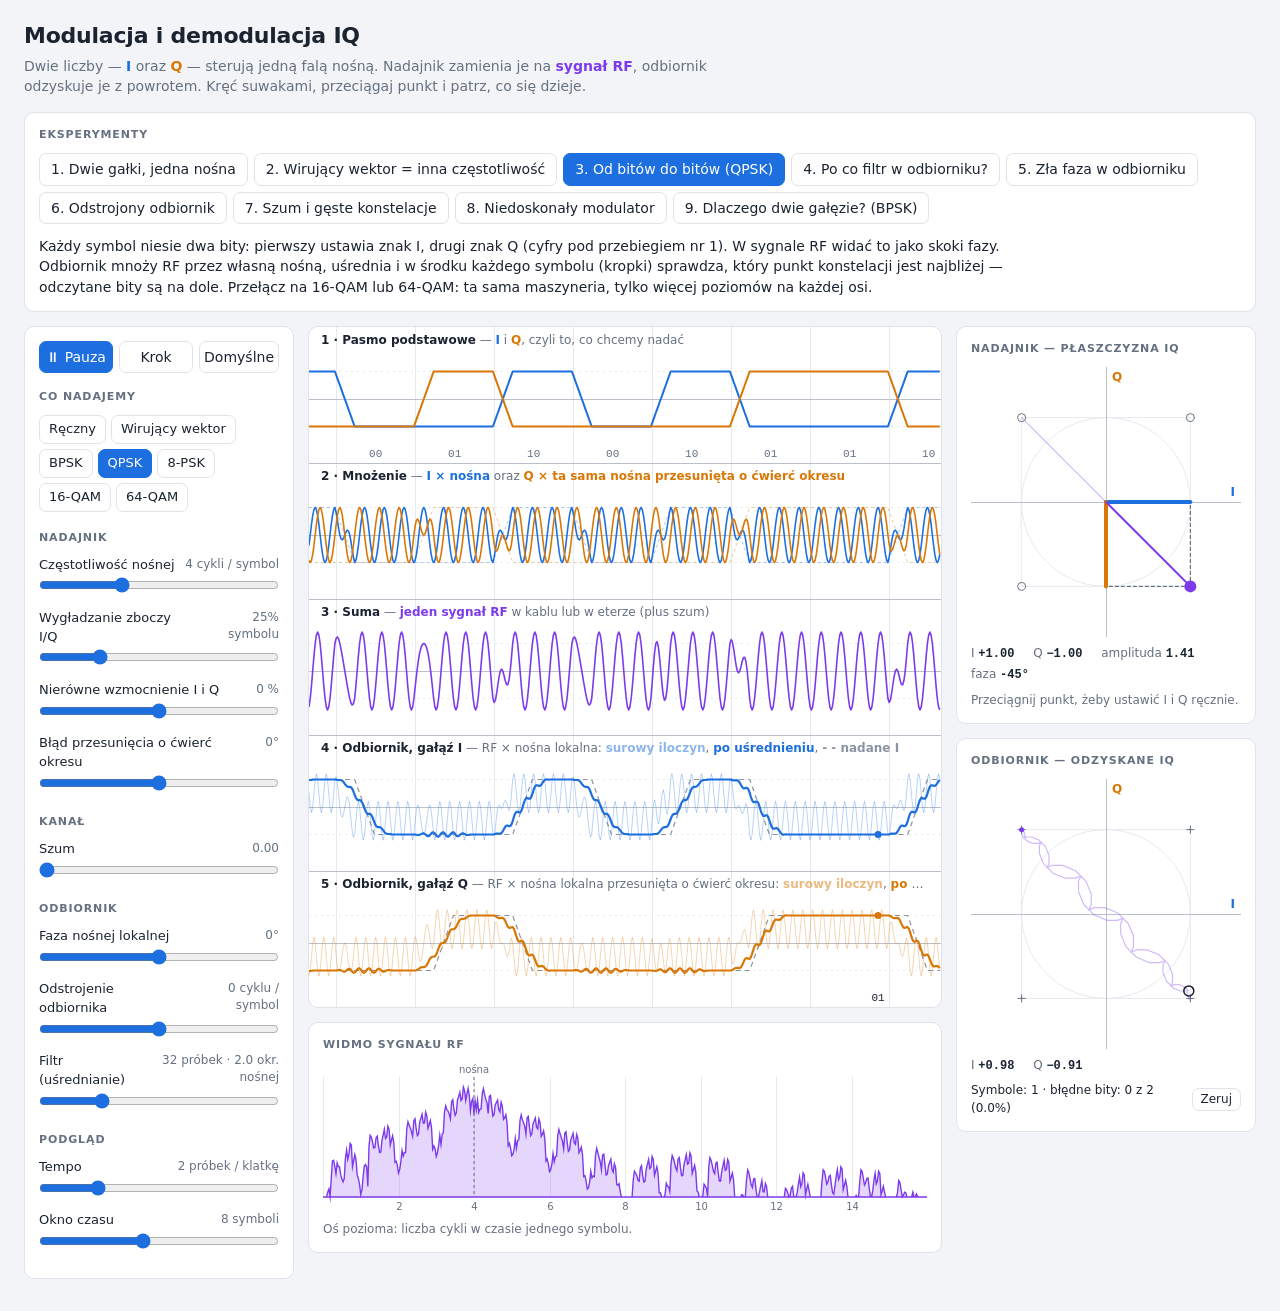
==== index.html @ 303fa149 "init" ====
<!doctype html>
<html lang="pl">
<head>
  <meta charset="utf-8">
  <meta name="viewport" content="width=device-width, initial-scale=1">
  <title>Modulacja i demodulacja IQ — demo</title>
  <link rel="stylesheet" href="style.css">
</head>
<body>
  <header class="top">
    <h1>Modulacja i demodulacja IQ</h1>
    <p class="lead">
      Dwie liczby — <span class="ci">I</span> oraz <span class="cq">Q</span> — sterują jedną falą nośną.
      Nadajnik zamienia je na <span class="crf">sygnał RF</span>, odbiornik odzyskuje je z powrotem.
      Kręć suwakami, przeciągaj punkt i patrz, co się dzieje.
    </p>
  </header>

  <section class="experiments card">
    <h2>Eksperymenty</h2>
    <div id="expButtons" class="chips"></div>
    <p id="expText" class="exp-text"></p>
  </section>

  <main class="bench">
    <aside class="controls card">
      <div class="transport">
        <button id="btnPlay" class="primary" title="Spacja">⏸ Pauza</button>
        <button id="btnStep" title="Przesuń czas o kilka próbek">Krok</button>
        <button id="btnDefaults">Domyślne</button>
      </div>
      <h3>Co nadajemy</h3>
      <div id="modeButtons" class="modes"></div>
      <div id="sliders"></div>
    </aside>

    <div class="center">
    <section class="scope card" id="scopeBox">
      <canvas id="scope"></canvas>
      <div class="lane-label" style="--lane:0"><b>1 · Pasmo podstawowe</b> — <span class="ci">I</span> i <span class="cq">Q</span>, czyli to, co chcemy nadać</div>
      <div class="lane-label" style="--lane:1"><b>2 · Mnożenie</b> — <span class="ci">I × nośna</span> oraz <span class="cq">Q × ta sama nośna przesunięta o ćwierć okresu</span></div>
      <div class="lane-label" style="--lane:2"><b>3 · Suma</b> — <span class="crf">jeden sygnał RF</span> w kablu lub w eterze (plus szum)</div>
      <div class="lane-label" style="--lane:3"><b>4 · Odbiornik, gałąź I</b> — RF × nośna lokalna: <span class="ci faint">surowy iloczyn</span>, <span class="ci">po uśrednieniu</span>, <span class="cref">- - nadane I</span></div>
      <div class="lane-label" style="--lane:4"><b>5 · Odbiornik, gałąź Q</b> — RF × nośna lokalna przesunięta o ćwierć okresu: <span class="cq faint">surowy iloczyn</span>, <span class="cq">po uśrednieniu</span>, <span class="cref">- - nadane Q</span></div>
    </section>
      <div class="card spec-card">
        <h3>Widmo sygnału RF</h3>
        <canvas id="spectrum" class="spectrum"></canvas>
        <p class="hint">Oś pozioma: liczba cykli w czasie jednego symbolu.</p>
      </div>
    </div>

    <aside class="planes">
      <div class="card">
        <h3>Nadajnik — płaszczyzna IQ</h3>
        <canvas id="txPlane" class="plane drag"></canvas>
        <div class="readout">
          <span>I <b id="txI"></b></span><span>Q <b id="txQ"></b></span>
          <span>amplituda <b id="txA"></b></span><span>faza <b id="txP"></b></span>
        </div>
        <p class="hint">Przeciągnij punkt, żeby ustawić I i Q ręcznie.</p>
      </div>
      <div class="card">
        <h3>Odbiornik — odzyskane IQ</h3>
        <canvas id="rxPlane" class="plane"></canvas>
        <div class="readout">
          <span>I <b id="rxI"></b></span><span>Q <b id="rxQ"></b></span>
        </div>
        <div class="stats">
          <span id="stats"></span>
          <button id="btnResetStats" class="small">Zeruj</button>
        </div>
      </div>
    </aside>
  </main>

  <script src="app.js"></script>
</body>
</html>
---- style.css ----
:root {
  --page: #f3f4f7;
  --panel: #ffffff;
  --line: #dfe3e9;
  --grid: #e6e9ee;
  --axis: #b9c0ca;
  --text: #1b2330;
  --muted: #657080;
  --ci: #1d6fe0;
  --cq: #d97706;
  --rf: #7c3aed;
  --err: #dc2626;
  --ok: #15803d;
  --ref: #8b93a1;
}

@media (prefers-color-scheme: dark) {
  :root {
    --page: #0e1116;
    --panel: #161a21;
    --line: #262d38;
    --grid: #222933;
    --axis: #3b4553;
    --text: #e6e9ee;
    --muted: #93a0b1;
    --ci: #5aa5ff;
    --cq: #ffab40;
    --rf: #b794ff;
    --err: #ff6b6b;
    --ok: #4ade80;
    --ref: #6f7a8a;
  }
}

* { box-sizing: border-box; }
[hidden] { display: none !important; }

body {
  margin: 0;
  padding: 20px 24px 32px;
  background: var(--page);
  color: var(--text);
  font: 14px/1.45 system-ui, "Segoe UI", sans-serif;
}

h1 { margin: 0 0 4px; font-size: 22px; font-weight: 650; letter-spacing: -0.01em; }
h2, h3 {
  margin: 0 0 10px;
  font-size: 11px;
  font-weight: 600;
  letter-spacing: 0.08em;
  text-transform: uppercase;
  color: var(--muted);
}
.lead { margin: 0 0 16px; max-width: 78ch; color: var(--muted); }

.ci { color: var(--ci); font-weight: 600; }
.cq { color: var(--cq); font-weight: 600; }
.crf { color: var(--rf); font-weight: 600; }
.cref { color: var(--ref); font-weight: 600; }
.faint { opacity: 0.5; }

.card {
  background: var(--panel);
  border: 1px solid var(--line);
  border-radius: 10px;
  padding: 14px;
}

/* eksperymenty */
.experiments { margin-bottom: 14px; }
.chips { display: flex; flex-wrap: wrap; gap: 6px; }
.exp-text { margin: 12px 0 0; max-width: 110ch; min-height: 3em; }

button {
  font: inherit;
  color: var(--text);
  background: transparent;
  border: 1px solid var(--line);
  border-radius: 7px;
  padding: 5px 11px;
  cursor: pointer;
}
button:hover { border-color: var(--axis); }
button.active, button.primary {
  background: var(--ci);
  border-color: var(--ci);
  color: #fff;
}
button.small { padding: 2px 8px; font-size: 12px; }
button:focus-visible, input:focus-visible { outline: 2px solid var(--ci); outline-offset: 2px; }

/* stanowisko */
.bench {
  display: grid;
  grid-template-columns: 270px minmax(0, 1fr) 300px;
  gap: 14px;
  align-items: start;
}

.transport { display: flex; gap: 6px; margin-bottom: 16px; }
.transport button { flex: 1; padding-inline: 4px; }
.modes { display: flex; flex-wrap: wrap; gap: 5px; margin-bottom: 14px; }
.modes button { padding: 4px 9px; font-size: 13px; }

#sliders h3 { margin-top: 18px; }
.row { margin-bottom: 10px; }
.row label { display: flex; justify-content: space-between; gap: 8px; font-size: 13px; }
.row output { color: var(--muted); font-variant-numeric: tabular-nums; text-align: right; font-size: 12px; }
.row input { width: 100%; margin: 3px 0 0; accent-color: var(--ci); }

/* oscyloskop */
.scope { position: relative; padding: 0; overflow: hidden; }
.scope canvas { display: block; width: 100%; height: 680px; }
.lane-label {
  position: absolute;
  left: 12px;
  right: 12px;
  top: calc(var(--lane) * 20% + 5px);
  font-size: 12px;
  color: var(--muted);
  white-space: nowrap;
  overflow: hidden;
  text-overflow: ellipsis;
  pointer-events: none;
}
.lane-label b { color: var(--text); font-weight: 600; }

/* płaszczyzny */
.planes { display: grid; gap: 14px; }
.plane { display: block; width: 100%; aspect-ratio: 1; }
.plane.drag { cursor: grab; touch-action: none; }
.plane.drag:active { cursor: grabbing; }
.spectrum { display: block; width: 100%; height: 150px; }
.center { display: grid; gap: 14px; min-width: 0; }

.readout {
  display: flex;
  flex-wrap: wrap;
  gap: 4px 14px;
  margin-top: 8px;
  font-size: 12px;
  color: var(--muted);
}
.readout b {
  display: inline-block;
  min-width: 3.4em;
  color: var(--text);
  font: 600 12px ui-monospace, Consolas, monospace;
}
.stats {
  display: flex;
  justify-content: space-between;
  align-items: center;
  gap: 8px;
  margin-top: 8px;
  font-size: 12px;
  font-variant-numeric: tabular-nums;
}
.hint { margin: 8px 0 0; font-size: 12px; color: var(--muted); }

@media (max-width: 1150px) {
  .bench { grid-template-columns: minmax(0, 1fr); }
  #sliders { columns: 2 240px; column-gap: 24px; }
  #sliders h3 { margin-top: 0; }
  .row { break-inside: avoid; }
  .planes { grid-template-columns: repeat(auto-fit, minmax(240px, 1fr)); }
}
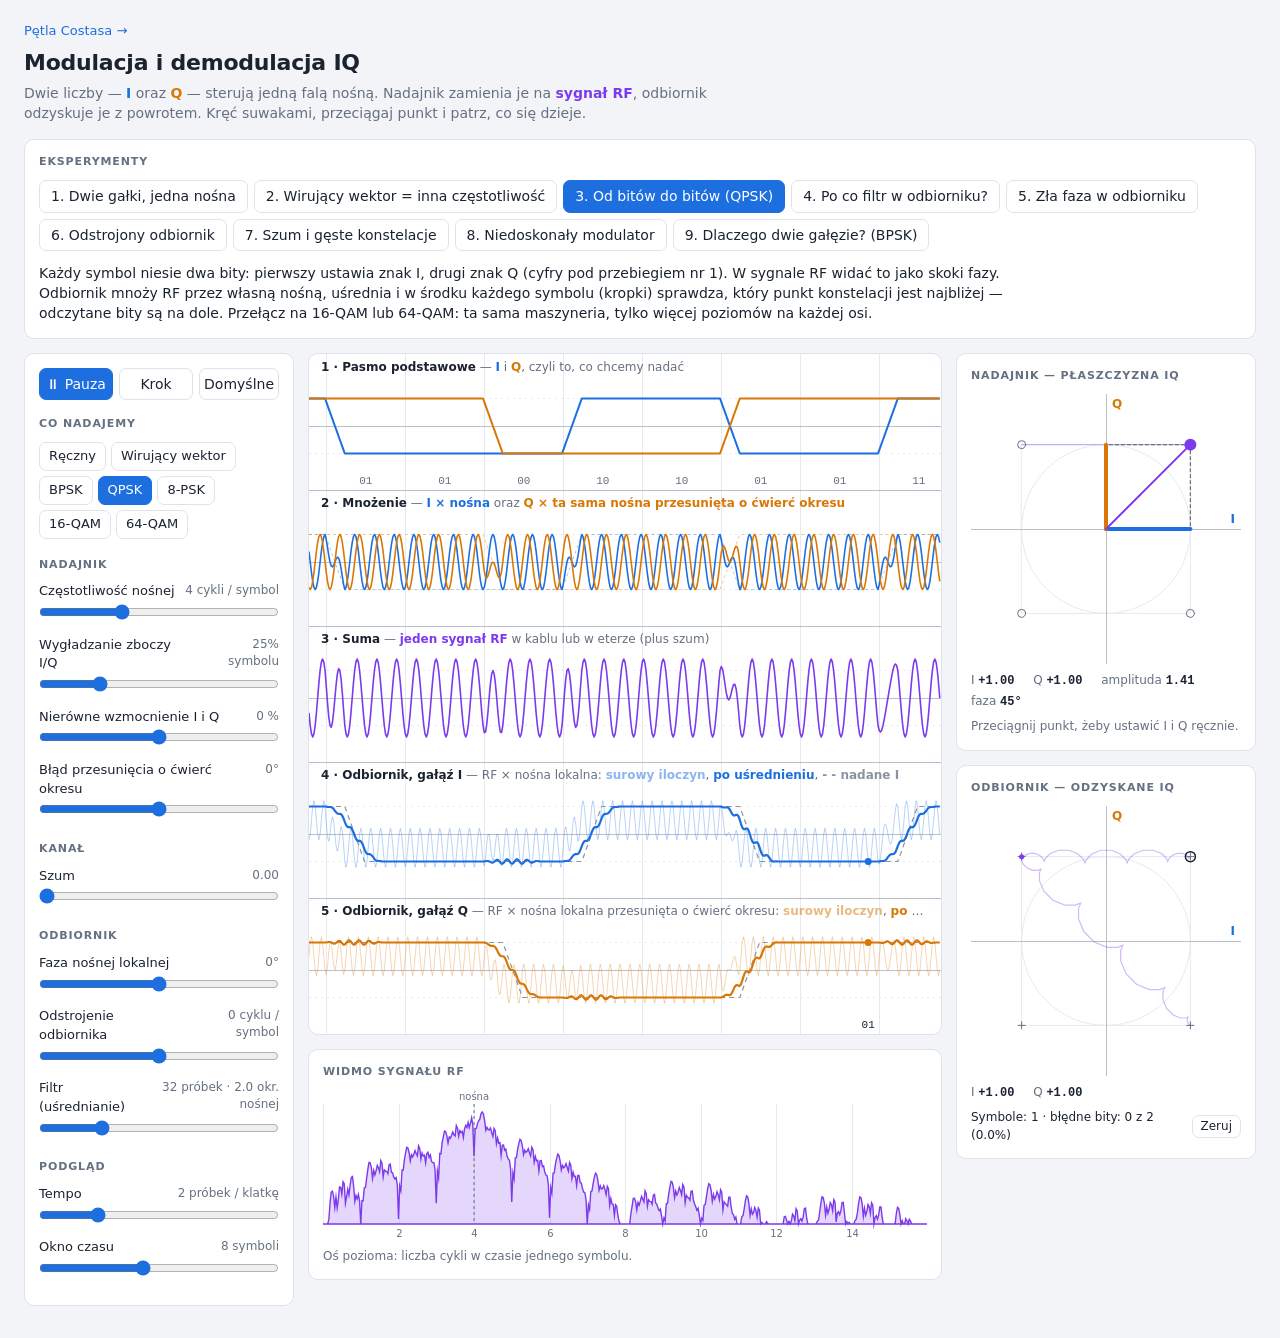
==== commit e33308a3: "costas loop" ====
--- a/index.html
+++ b/index.html
@@ -8,6 +8,7 @@
 </head>
 <body>
   <header class="top">
+    <a class="nav" href="costas.html">Pętla Costasa →</a>
     <h1>Modulacja i demodulacja IQ</h1>
     <p class="lead">
       Dwie liczby — <span class="ci">I</span> oraz <span class="cq">Q</span> — sterują jedną falą nośną.
--- a/style.css
+++ b/style.css
@@ -166,3 +166,15 @@
   .row { break-inside: avoid; }
   .planes { grid-template-columns: repeat(auto-fit, minmax(240px, 1fr)); }
 }
+
+/* --- pętla Costasa --- */
+.nav { display: inline-block; margin-bottom: 6px; font-size: 13px; color: var(--ci); text-decoration: none; }
+.nav:hover { text-decoration: underline; }
+.cok { color: var(--ok); font-weight: 600; }
+.controls > h3 { margin-top: 16px; }
+button.wide { display: block; width: 100%; margin-bottom: 6px; }
+.row.check label { justify-content: flex-start; align-items: center; cursor: pointer; }
+.row.check input { width: auto; margin: 0; }
+.plane.dial { aspect-ratio: 4 / 3; }
+.lock { margin: 8px 0 0; font-size: 13px; font-weight: 600; color: var(--muted); }
+.lock.on { color: var(--ok); }
